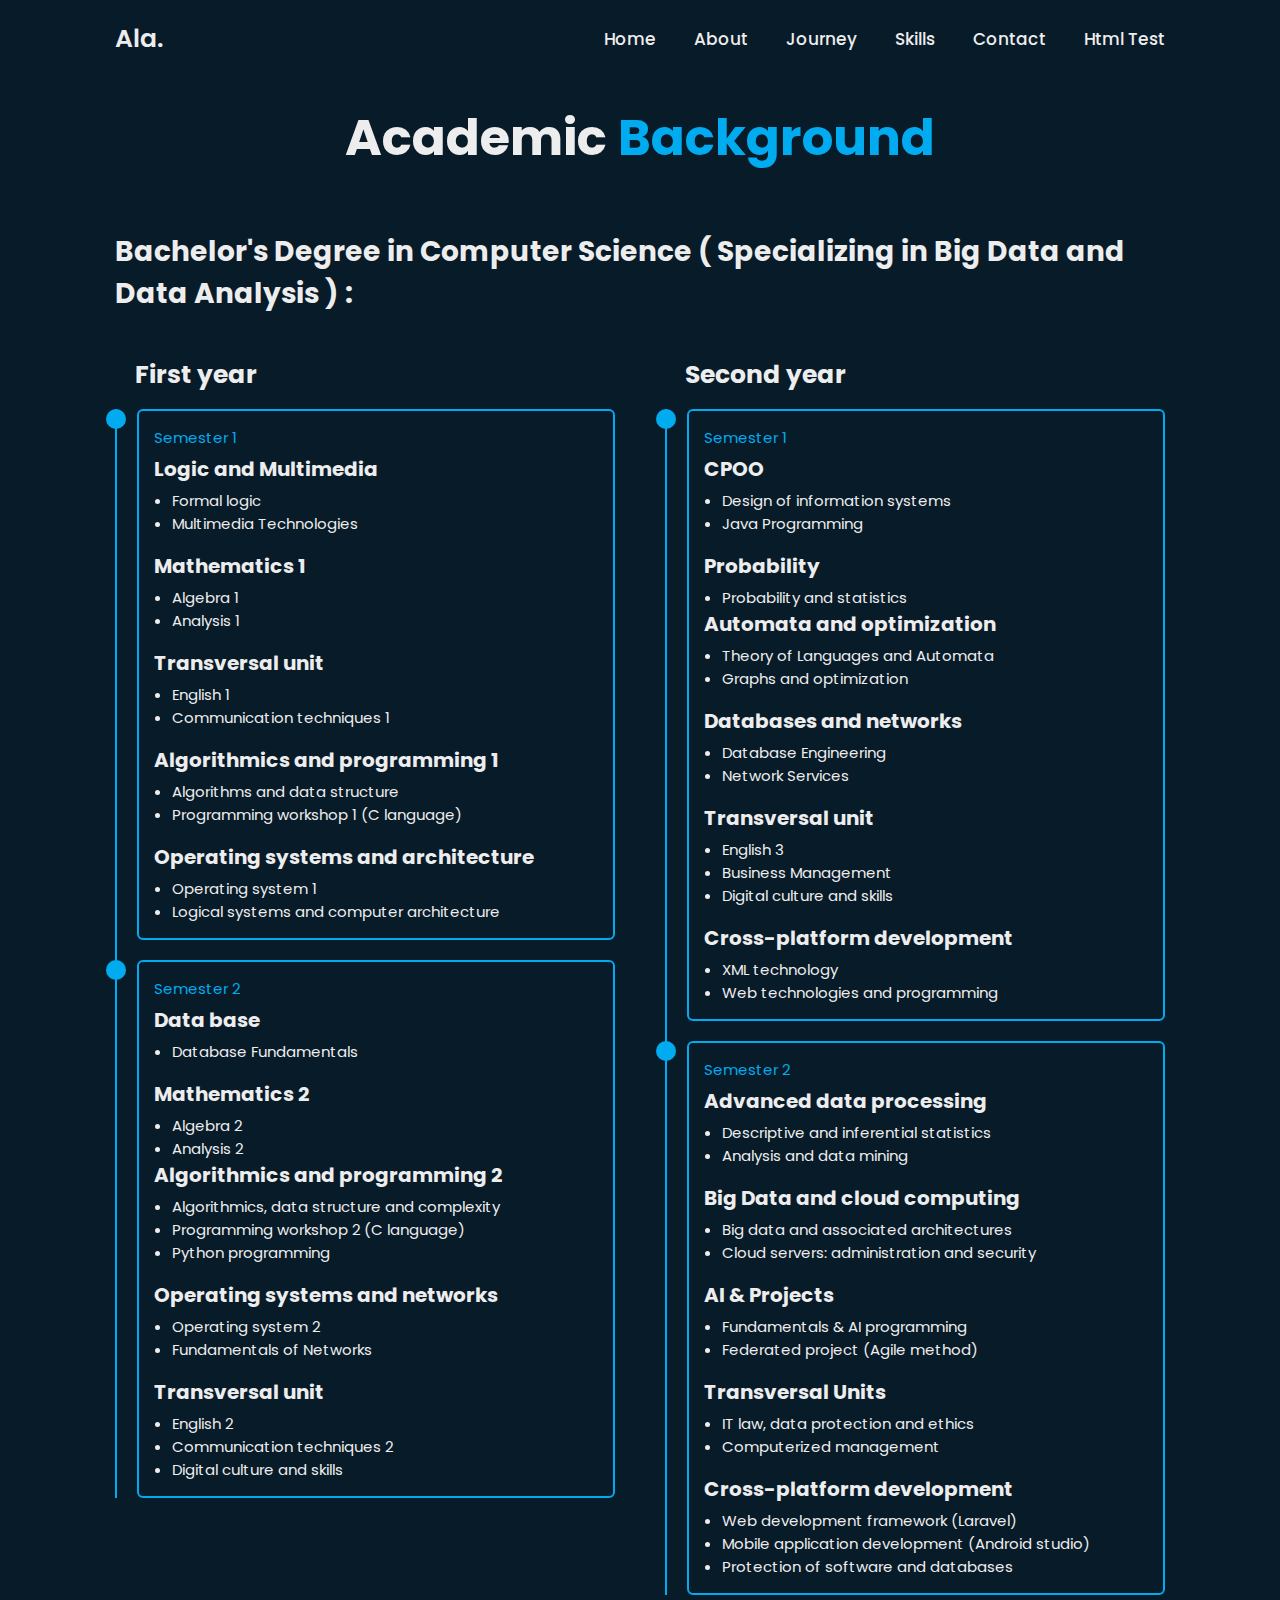
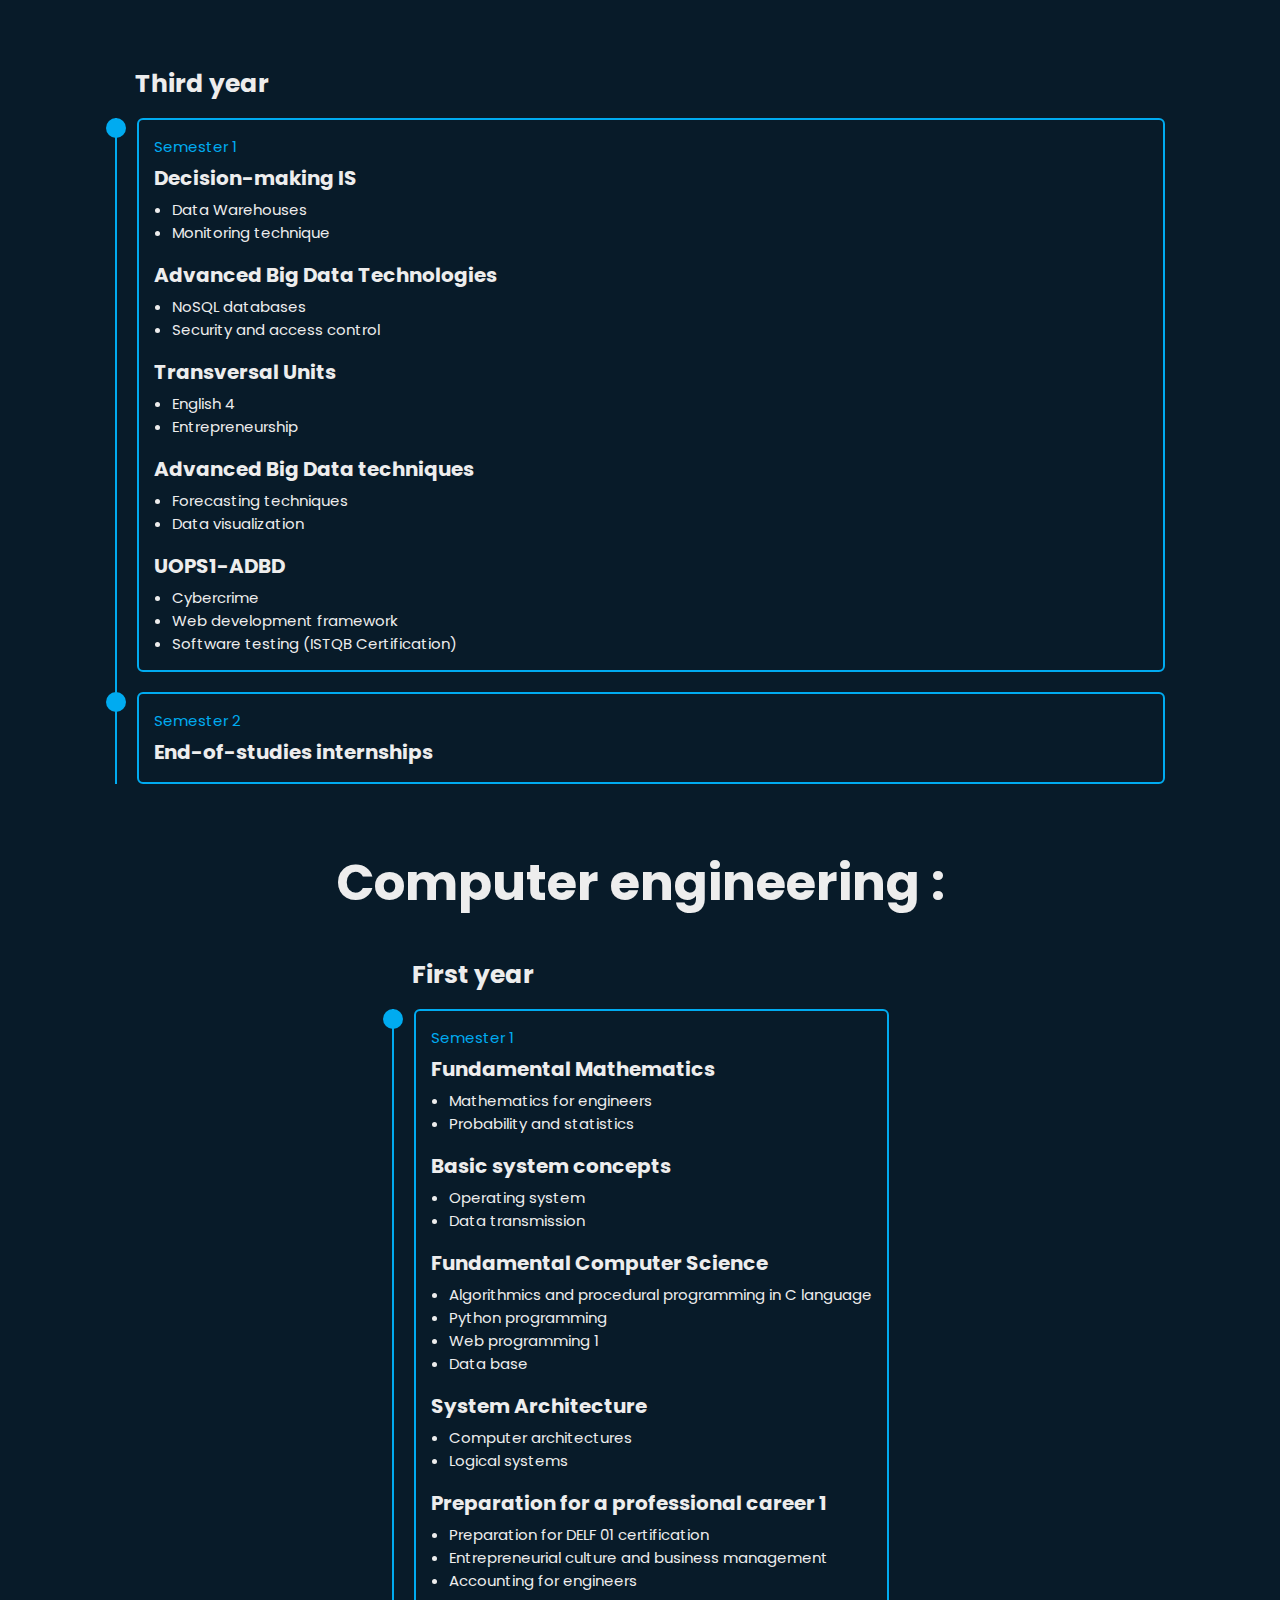
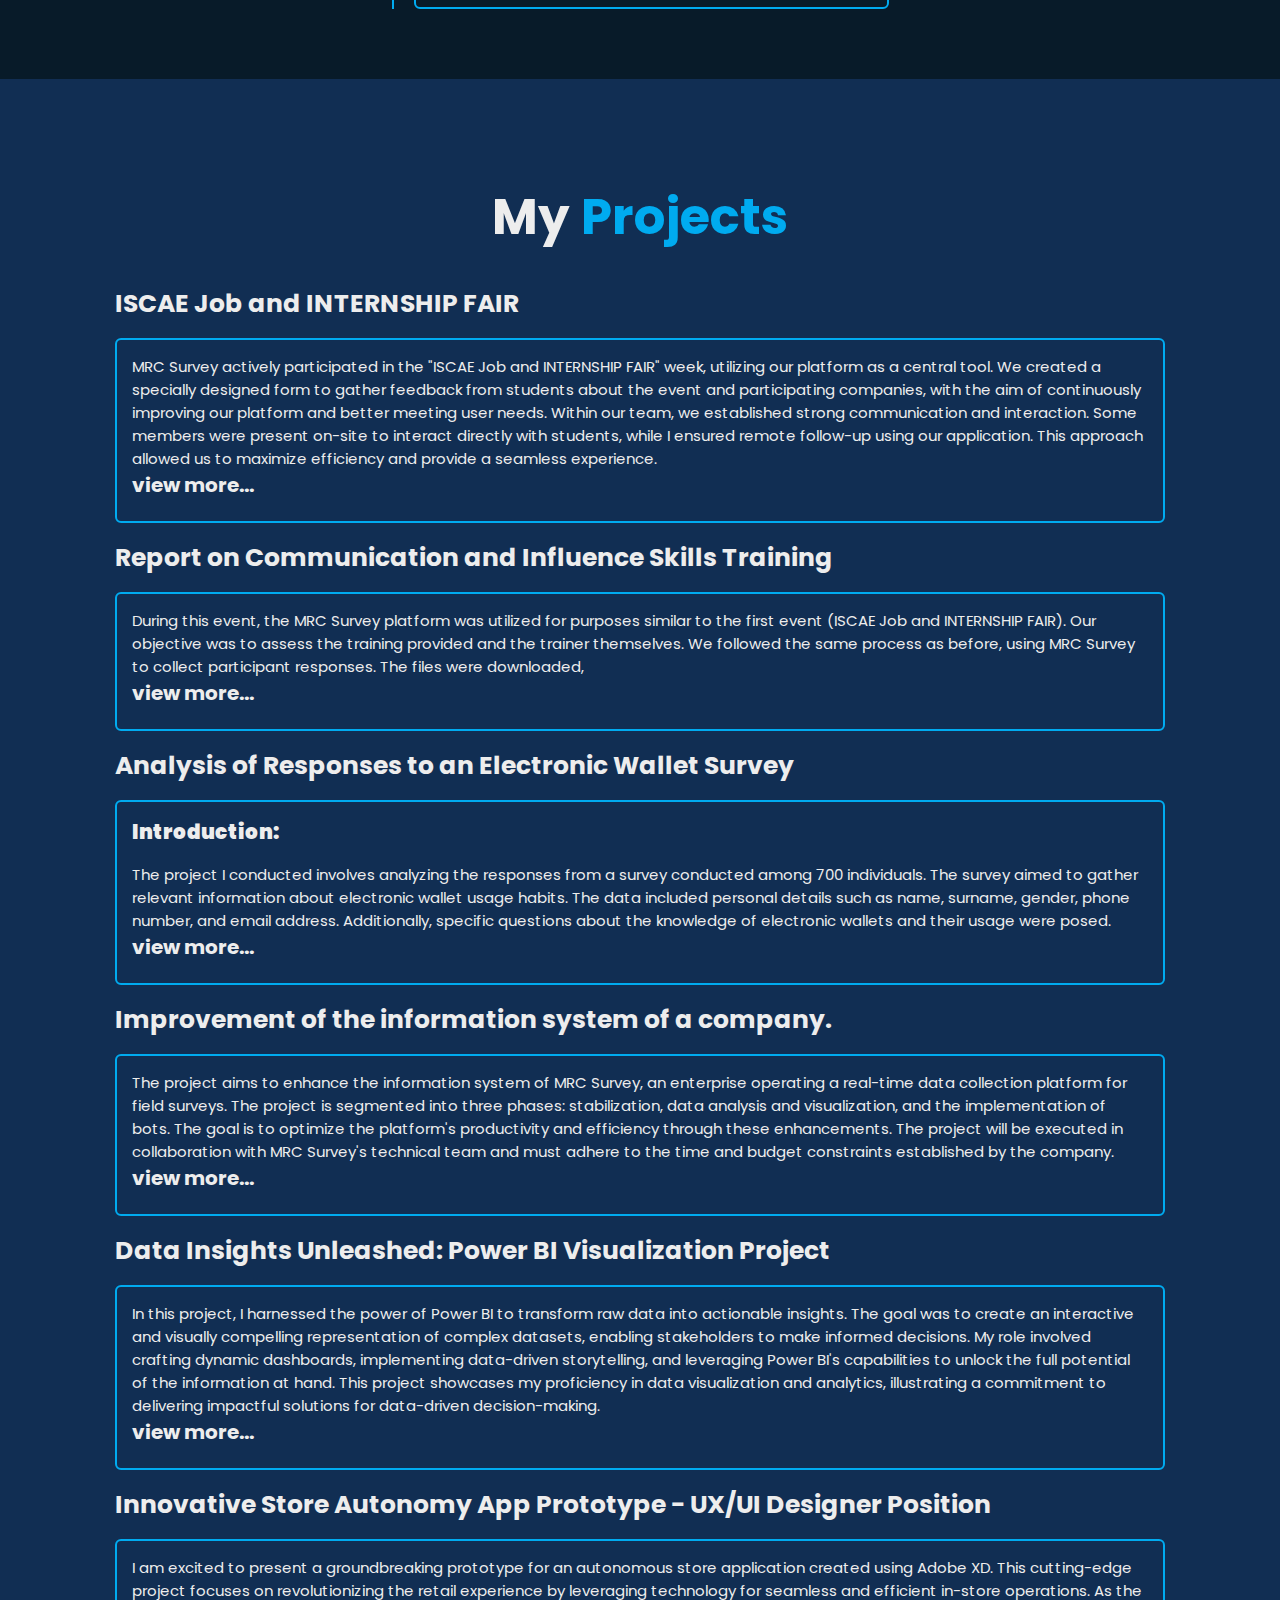
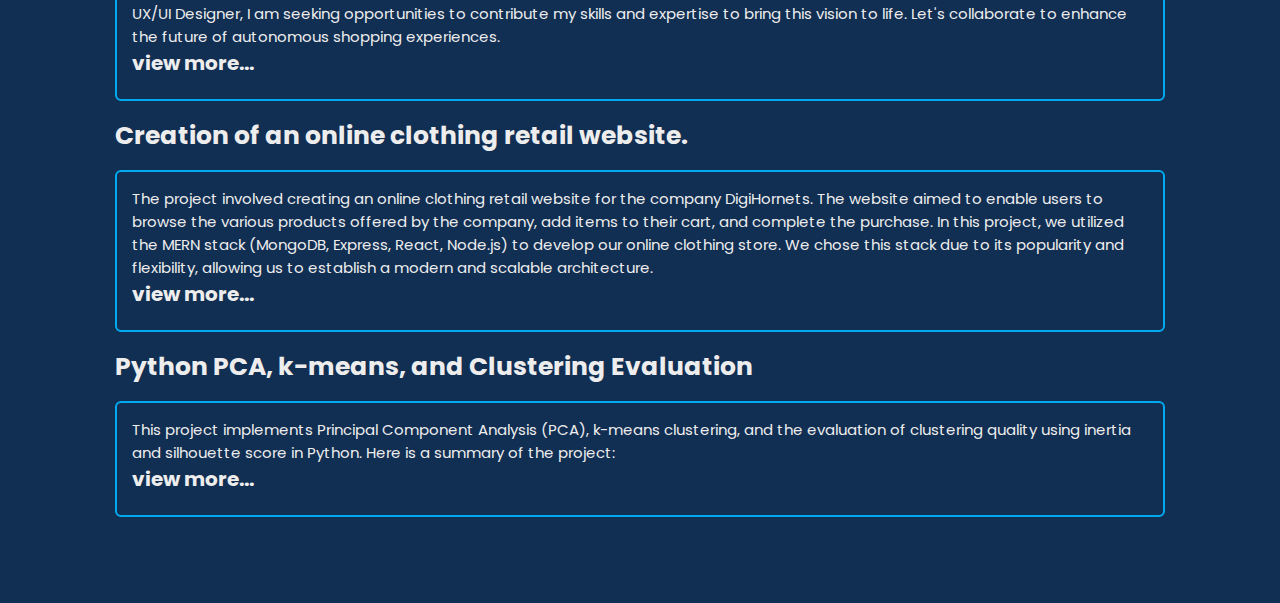
==== about.html @ d5a9eda9 "init" ====
<html>
    <head>
        <meta charset="utf-8">
        <meta http-equiv="X-UA-Compatible" content="IE=edge">
       
        
        <meta name="viewport" content="width=device-width, initial-scale=1">
        <link rel="stylesheet" href="css/style.css">
        <meta name="description" content="">
        
        <!-- icons -->
        <link href='https://unpkg.com/boxicons@2.1.4/css/boxicons.min.css' rel='stylesheet'>
    
        <title>Ala HASSOUNA</title>
    </head>
    <body>
        <header class="header sticky">
            <a href="index.html" class="logo">Ala.</a>
            
            <div class='bx bx-menu' id="menu-icon"> </span></div>
            <nav class="navbar">
                <a href="index.html#home">Home</a>
                <a href="index.html#about">About</a>
                <a href="index.html#education">Journey</a>
                <a href="index.html#skills">Skills</a>
                <a href="index.html#contact">Contact</a>
                <a href="quizz.html">Html Test</a>
        
                <span class="active-navbar"></span>
                </span>
            </nav>
    
          </header>    


          
      <section class="education" id="academicBackground">
                <h2 class="heading">Academic <span>Background</span></span></h2>
                <h1 style="font-size:2.8em;margin:25px 0 25px 0">Bachelor's Degree in Computer Science ( Specializing in Big Data and Data Analysis ) :</h1>
                    <br>
                <div class="education-row">
                    
                    <div class="education-column">
                        <h3 class="title">First year</h3>
                        <div class="education-box">

                            <div class="education-content">
                                <div class="content">
                                    <div class="year">Semester 1
                                    </div>
                                    <h3>Logic and Multimedia</h3>
                                    <ul>
                                        <li>Formal logic</li>
                                        <li>Multimedia Technologies</li>
                                    </ul>
                                    <br>
                                    <h3>Mathematics 1</h3>
                                    <ul>
                                        <li>Algebra 1</li>
                                        <li>Analysis 1</li>
                                    </ul>
                                    <br>
                                    <h3>Transversal unit</h3>
                                    <ul>
                                        <li>English 1</li>
                                        <li>Communication techniques 1</li>
                                    </ul>
                                    <br>
                                    <h3>Algorithmics and programming 1</h3>
                                    <ul>
                                        <li>Algorithms and data structure</li>
                                        <li>Programming workshop 1 (C language)</li>
                                    </ul>
                                    <br>
                                    <h3>Operating systems and architecture</h3>
                                    <ul>
                                        <li>Operating system 1</li>
                                        <li>Logical systems and computer architecture</li>
                                    </ul>
                                </div>                                  
                            </div>
                            <div class="education-content">
                                
                                <div class="content">
                                    <div class="year">Semester 2
                                    </div>
                                    <h3>Data base</h3>
                                    <ul>
                                        <li>Database Fundamentals</li>
                                        
                                    </ul>
                                    <br>
                                    <h3>Mathematics 2</h3>
                                    <ul>
                                        <li>Algebra 2</li>
                                        <li>Analysis 2</li>
                                    </ul>
                                    
                                    <h3>Algorithmics and programming 2</h3>
                                    <ul>
                                        <li>Algorithmics, data structure and complexity</li>
                                        <li>Programming workshop 2 (C language)</li>
                                        <li>Python programming</li>
                                    </ul>
                                    <br>
                                    <h3>Operating systems and networks</h3>
                                    <ul>
                                        <li>Operating system 2</li>
                                        <li>Fundamentals of Networks</li>
                                    </ul>
                                    <br>
                                    <h3>Transversal unit</h3>
                                    <ul>
                                        <li>English 2</li>
                                        <li>Communication techniques 2</li>
                                        <li>Digital culture and skills</li>
                                    </ul>
                                </div>                                  
                            </div>
                        </div>
                    </div>
                    <div class="education-column">
                        <h3 class="title">Second year</h3>
                        <div class="education-box">

                            
                            <div class="education-content">
                                
                                <div class="content">
                                    <div class="year">Semester 1
                                    </div>
                                    <h3>CPOO</h3>
                                    <ul>
                                        <li>Design of information systems</li>
                                        <li>Java Programming</li>
                                        
                                    </ul>
                                    <br>
                                    <h3>Probability</h3>
                                    <ul>
                                        <li>Probability and statistics</li>
                                        
                                    </ul>
                                    
                                    <h3>Automata and optimization</h3>
                                    <ul>
                                        <li>Theory of Languages ​​and Automata</li>
                                        <li>Graphs and optimization</li>
                                        
                                    </ul>
                                    <br>
                                    <h3>Databases and networks</h3>
                                    <ul>
                                        <li>Database Engineering</li>
                                        <li>Network Services</li>
                                    </ul>
                                    <br>
                                    <h3>Transversal unit</h3>
                                    <ul>
                                        <li>English 3</li>
                                        <li>Business Management</li>
                                        <li>Digital culture and skills</li>
                                    </ul>
                                    <br>
                                    <h3>Cross-platform development
                                    </h3>
                                    <ul>
                                        <li>XML technology</li>
                                        <li>Web technologies and programming</li>
                                        
                                    </ul>
                                </div>                                  
                            </div>

                            <div class="education-content">
                                <div class="content">
                                    <div class="year">Semester 2
                                    </div>
                                    <h3>Advanced data processing</h3>
                                    <ul>
                                        <li>Descriptive and inferential statistics</li>
                                        <li>Analysis and data mining</li>
                                    </ul>
                                    <br>
                                    <h3>Big Data and cloud computing</h3>
                                    <ul>
                                        <li>Big data and associated architectures </li>
                                        <li>Cloud servers: administration and security</li>
                                    </ul>
                                    <br>
                                    <h3>AI & Projects</h3>
                                    <ul>
                                        <li>Fundamentals & AI programming</li>
                                        <li>Federated project (Agile method)</li>
                                    </ul>
                                    <br>
                                    <h3>Transversal Units</h3>
                                    <ul>
                                        <li>IT law, data protection and ethics</li>
                                        <li>Computerized management</li>
                                    </ul>
                                    <br>
                                    <h3>Cross-platform development
                                    </h3>
                                    <ul>
                                        <li>Web development framework (Laravel)</li>
                                        <li>Mobile application development (Android studio)</li>
                                        <li>Protection of software and databases</li>
                                    </ul>
                                </div>                                  
                            </div>
                        </div>
                    </div>
                    <div class="education-column">
                        <h3 class="title">Third year</h3>
                        <div class="education-box">

                            
                            <div class="education-content">
                                
                                <div class="content">
                                    <div class="year">Semester 1
                                    </div>
                                    <h3>Decision-making IS</h3>
                                    <ul>
                                        <li>Data Warehouses</li>
                                        <li>Monitoring technique</li>
                                        
                                    </ul>
                                    <br>
                                    <h3>Advanced Big Data Technologies</h3>
                                    <ul>
                                        <li>NoSQL databases</li>
                                        <li>Security and access control</li>
                                    </ul>
                                    <br>
                                    <h3>Transversal Units</h3>
                                    <ul>
                                        <li>English 4</li>
                                        <li>Entrepreneurship</li>
                                        
                                    </ul>
                                    <br>
                                    <h3>Advanced Big Data techniques</h3>
                                    <ul>
                                        <li>Forecasting techniques</li>
                                        <li>Data visualization</li>
                                    </ul>
                                    <br>
                                    <h3>UOPS1-ADBD</h3>
                                    <ul>
                                        <li>Cybercrime</li>
                                        <li>Web development framework</li>
                                        <li>Software testing (ISTQB Certification)</li>
                                    </ul>
                                    
                                </div>                                  
                            </div>

                            <div class="education-content">
                                <div class="content">
                                    <div class="year">Semester 2
                                    </div>
                                    <h3>End-of-studies internships</h3>
                                    
                                </div>                                  
                            </div>
                        </div>
                    </div>
                    
                </div>




                <br>
                <h1 style="font-size:5em;margin:25px 0 35px 0">Computer engineering :</h1>
                   
                <div class="education-row">
                    
                    <div class="education-column">
                        <h3 class="title">First year</h3>
                        <div class="education-box">

                                                          
                            <div class="education-content">
                                <div class="content">
                                    <div class="year">Semester 1
                                    </div>
                                    <h3>Fundamental Mathematics</h3>
                                    <ul>
                                        <li>Mathematics for engineers</li>
                                        <li>Probability and statistics</li>
                                    </ul>
                                    <br>
                                    <h3>Basic system concepts</h3>
                                    <ul>
                                        <li>Operating system</li>
                                        <li>Data transmission</li>
                                    </ul>
                                    <br>
                                    <h3>Fundamental Computer Science</h3>
                                    <ul>
                                        <li>Algorithmics and procedural programming in C language</li>
                                        <li>Python programming</li>
                                        <li>Web programming 1  </li>
                                        <li>Data base</li>
                                    </ul>
                                    <br>
                                    <h3>System Architecture</h3>
                                    <ul>
                                        <li>Computer architectures</li>
                                        <li>Logical systems</li>
                                    </ul>
                                    <br>
                                    <h3>Preparation for a professional career 1</h3>
                                    <ul>
                                        <li>Preparation for DELF 01 certification</li>
                                        <li>Entrepreneurial culture and business management</li>
                                        <li>Accounting for engineers</li>
                                        
                                    </ul>
                                </div>                                  
                            </div>
                            
                        </div>
                    </div>
                    
                    
                </div>
            </section>
            
            <section class="skills" id="projects">
                <h2 class="heading">My <span>Projects</span></h2>

                <!--ISCAE Job and INTERNSHIP FAIR-->
                <div class="skills-row">
                    <div class="skills-column">
                        <h3 class="title">
                            ISCAE Job and INTERNSHIP FAIR
                        </h3>
                        <div class="skills-box" >
                            <div class="skills-content">
                                <p style="font-size:1.5em;margin-top:10px">
                                    MRC Survey actively participated in the "ISCAE Job and INTERNSHIP FAIR" week, utilizing our platform as a central tool. We created a
                                    specially designed form to gather feedback from students about the event and participating companies, with the aim of continuously
                                    improving our platform and better meeting user needs.   Within our team, we established strong communication and interaction. Some members were present on-site to interact directly with students,
                                    while I ensured remote follow-up using our application. This approach allowed us to maximize efficiency and provide a seamless experience.
                                    
                                </p>
                                <h1 onclick="show('ISCAE')" style="cursor: pointer;" id="ISCAE_more">view more...</h1>
                                <br>
                                <div id="ISCAE">
                                    <h1 style="font-size:2em"><strong>Creation of a QR Code Poster :</strong></h1>
                                    <br>
                                    <p style="font-size:1.5em">
                                        I designed an attractive and professional visual using advanced features
                                        in Photoshop. I carefully selected suitable colors, fonts, and arranged
                                        elements to capture the attention of event participants.
                                        The key element of our poster was the QR code, which I integrated to
                                        allow participants to easily and quickly scan it using their mobile phones
                                        to access the form.

                                    </p><br>
                                    <img src="./images/iscae/final2.png" width="30%">
                                    <br><br>
                                    <h1 style="font-size:2em"><strong>Extract:</strong></h1>
                                    <br>
                                    <p style="font-size:1.5em">
                                        The platform features a functionality that allows downloading each
                                        response in the form of an Excel file. We leveraged this feature by
                                        downloading all survey responses into separate Excel files. To
                                        streamline the download process and save time, I developed a Python
                                        code using Selenium to extract data from the web application. This code
                                        provides a user-friendly interface prompting the user to specify the
                                        destination folder path for downloaded files, as well as the email
                                        address and password of the authorized user for file downloads.
                                        Additionally, it allows the user to select the dates of the files to be
                                        downloaded (multiple dates can be chosen) and specify the name of the
                                        relevant survey. Once all information is provided, the code handles
                                        downloading the files one by one to the specified folder. Through this
                                        automation, I simplified the file download process, providing a practical
                                        and efficient solution for collecting necessary data from the web
                                        application. These files were then used as data sources. I developed
                                        specific Python code to ensure the collection and consolidation of all
                                        data into a single Excel file. Using the os library, I traversed through all
                                        files to obtain a list containing the names of source files. This list
                                        allowed us to iterate through them individually using the openpyxl library
                                        to extract the necessary data.


                                    </p><br>
                                    <h1 style="font-size:2em"><strong>Transform:                                </strong></h1>

                                    <br>
                                    <img src="./images/iscae/avant/1.png" width="30%">
                                    <img src="./images/iscae/avant/2.png" width="30%">
                                    <p style="font-size:1.5em">
                                        In this section, I grouped responses by question since each file contains
                                        a single response for each question. Subsequently, we calculated the
                                        occurrence of each response to transform them into percentages. For
                                        evaluation questions, I classified responses based on a predefined scale:
                                        0 corresponds to "very poor," 1 to "poor," 2 to "average," 3 to "good," 4 to
                                        "very good," and 5 to "excellent." This classification provided a better
                                        understanding of the provided evaluations and allowed for a more
                                        precise analysis. By transforming responses into percentages and using
                                        a rating scale, we were able to represent the opinions expressed by event
                                        participants clearly and meaningfully.


                                    </p><br>
                                    <h1 style="font-size:2em"><strong>Load:</strong></h1>

                                    <br>
                                    
                                    <p style="font-size:1.5em">
                                        Finally, I proceeded to load all this data into a consolidated Excel table.
                                    This step allowed me to gather all collected information into a single file,
                                    facilitating their management and subsequent analysis. Using tools such
                                    as the pandas library, I merged data from different sources into a
                                    coherent whole.


                                    </p><br>
                                    <img src="./images/iscae/aprés/1.png" width="80%">
                                    <br><br>
                                    <h1 style="font-size:2em"><strong>Data Visualization:                                </strong></h1><br>
                                    <img src="./images/iscae/1.png" width="50%">
                                    <br>
                                    
                                    <br>
                                    <h1 style="font-size:2em"><strong>Interpretation of Survey Results:                                </strong></h1>

                                    <br>
                                    
                                    <p style="font-size:1.5em">
                                        Visitors learned about the event primarily through:
                                        
                                        <ul style="font-size:1.5em;margin:0 50px">
                                            <li>
                                                Social media (30.56%)
                                            </li>
                                            <li>
                                                Word of mouth (30.56%)
                                            </li>
                                        </ul>
                                
                                        <p style="font-size:1.5em">
                                        We observed that 100% of the event's visitors found value in the
                                        "ISCAE-Job and INTERNSHIP FAIR" week. According to the survey:</p>
                                        <ul style="font-size:1.5em;margin:0 50px">
                                            <li>
                                                62.5% of visitors were seeking an internship.
                                            </li>
                                            <li>
                                                34.38% of visitors attended for information gathering about the companies present at the event.
                                            </li>
                                        </ul>
                                        <p style="font-size:1.5em">
                                        We invited individuals seeking internships to fill out a form via MRC
                                        Survey, specifying the desired field of activity.<br>
                                        Based on the collected data, we obtained the following ranking of
                                        companies present at the event:</p>
                                        <ul style="font-size:1.5em;margin:0 50px">
                                            <li>
                                                MRC led the ranking with a percentage of 26.92% of votes.
                                            </li>
                                            <li>
                                                EY ranked second with a percentage of 19.23%.
                                            </li>
                                            <li>
                                                DELOITTE secured the third position with a percentage of 15.38%.

                                            </li>
                                            <li>
                                                15.38% of surveyed visitors did not mention any specific company
                                                at the event, indicating an interest in other companies or sectors.
                                            </li>
                                        </ul>
                                        <p style="font-size:1.5em">
                                        16.67% of surveyed visitors did not find what they were looking for.
                                        Regarding the overall evaluation of the event:</p>
                                        <ul style="font-size:1.5em;margin:0 50px">
                                            <li>44% of visitors rated it 5/5 (excellent).</li>
                                            <li>32% rated it 4/5 (very good).</li>
                                            <li>4% rated it 3/5 (good).</li>
                                            <li>20% of surveyed visitors did not appreciate the event.                                        </li>
                                        </ul>
                                    </p>
                                    <br>
                                    <br>
                                    <h1 style="font-size:2em"><strong>Summary:</strong></h1>
                                    <p style="font-size:1.5em">
                                    Following our participation in the "ISCAE-Job and INTERNSHIP FAIR," we
                                    observed that:<br>
                                    Students appreciate this type of event, providing them with contact with
                                    companies without the need to travel.
                                    The primary reasons for visitors' presence were seeking internships and
                                    information gathering
                                    </p>
                                </div>
                                <h1 onclick="hide('ISCAE')" style="cursor: pointer;display:none;margin-top:10px" id="ISCAE_less">View less...</h1>
                             
                            </div>
                              
                        </div>
                    </div>
                    
                </div>
                <br>

                <!--Report on Communication and Influence Skills Training-->
                <div class="skills-row">
                    <div class="skills-column">
                        <h3 class="title">
                            Report on Communication and Influence Skills Training
                        </h3>
                        <div class="skills-box" >
                            <div class="skills-content">
                                <p style="font-size:1.5em;margin-top:10px">
                                    During this event, the MRC Survey platform was utilized for purposes
                                    similar to the first event (ISCAE Job and INTERNSHIP FAIR). Our
                                    objective was to assess the training provided and the trainer themselves.
                                    We followed the same process as before, using MRC Survey to collect
                                    participant responses. The files were downloaded,

                                </p>
                                <h1 onclick="show('training')" style="cursor: pointer;" id="training_more">view more...</h1>
                                <br>

                                <div id="training" style="display:none;">
                                    <img src="./images/Skills_Training/avant/1.png" width="50%">
                                    <img src="./images/Skills_Training/avant/2.png" width="50%">
                                    <p style="font-size:1.5em;margin-top:10px">
                                    and the ETL process was implemented to consolidate all data into a
                                    consistent format within a single file.
                                    </p><br>
                                    <img src="./images/Skills_Training/aprés/1.png" width="100%">
                                    <p style="font-size:1.5em;margin-top:10px">
                                    I made modifications to the Python code we had previously used, these
                                    adjustments were necessary to accommodate the specifics of the
                                    evaluation.
                                    Finally, we utilized Power BI to create an interactive dashboard that
                                    allowed us to analyze training evaluations in a clear and visually
                                    appealing manner. This approach provided us with valuable insights into
                                    the quality of the training and helped identify areas for improvement
                                    </p>
                                    <img src="./images/Skills_Training/2.png" width="80%" style="margin:10px 0">
                                    <img src="./images/Skills_Training/3.png" width="80%" style="margin:10px 0">  
                                    <img src="./images/Skills_Training/4.png" width="80%" style="margin:10px 0">
                                    
                                </div>
                                <h1 onclick="hide('training')" style="cursor: pointer;display:none;margin-top:10px" id="training_less">View less...</h1>
                             
                            </div>
                              
                        </div>
                    </div>
                    
                </div>
                <br>

                <!--Analysis of Responses to an Electronic Wallet Survey-->
                <div class="skills-row">
                    <div class="skills-column">
                        <h3 class="title">
                            Analysis of Responses to an Electronic Wallet Survey
                        </h3>
                        <div class="skills-box" >
                            <div class="skills-content">
                                <h1 style="font-size:2em;margin-top:10px;"><strong>Introduction:</strong></h1>
                                    <br>
                                <p style="font-size:1.5em;">
                                    The project I conducted involves analyzing the responses from a
                                    survey conducted among 700 individuals. The survey aimed to gather
                                    relevant information about electronic wallet usage habits. The data
                                    included personal details such as name, surname, gender, phone
                                    number, and email address. Additionally, specific questions about the
                                    knowledge of electronic wallets and their usage were posed.


                                </p>
                                <h1 onclick="show('Wallet')" style="cursor: pointer;" id="Wallet_more">view more...</h1>
                                <br>

                                <div id="Wallet" style="display:none;">
                                    <h1 style="font-size:2em;margin-top:10px;"><strong>Project Objectives:</strong></h1>
                                    <br>
                                    <ul style="font-size:1.5em; margin:0 50px">
                                        <li>Data Collection: Compilation of responses from 700 individuals
                                            based on a structured survey.</li>
                                        <li>Data Processing: Organization of information into a single Excel
                                            file for more efficient analysis.
                                            </li>
                                        <li>Response Analysis: Study of trends, preferences, and habits
                                            related to electronic wallet usage.</li>
                                    </ul>
                                    <h1 style="font-size:2em;margin-top:10px;"><strong>Key Project Elements:</strong></h1>
                                    <br>
                                    <ul style="font-size:1.5em; margin:0 50px">
                                        <li>Data Processing: I utilized data processing techniques to
                                            consolidate responses scattered across multiple sources into
                                            a unified Excel file.</li>
                                        <li>Data Security: Special attention was given to the
                                            confidentiality of personal information, ensuring secure
                                            handling of sensitive data.
                                            </li>
                                        <li>Response Analysis: Responses were analyzed to identify
                                            majority preferences, demographic trends, and levels of
                                            electronic wallet knowledge.</li>
                                    </ul>
                                    <h1 style="font-size:2em;margin-top:10px;"><strong>Results Achieved:                                    </strong></h1>
                                    <p style="font-size:1.5em;">
                                    The project shed light on significant insights into the knowledge
                                    and usage of electronic wallets within the sample of 700 individuals. The
                                    results are presented clearly in the consolidated Excel file.</p>
                                    <h1 style="font-size:2em;margin-top:10px;"><strong>Before :                                    </strong></h1>    
                                    <img src="./images/wallet/apres/1.png" width="45%" style="margin:10px 0">
                                    <img src="./images/wallet/avant/2.png" width="45%" style="margin:10px 0">  
                                    <br>
                                    <h1 style="font-size:2em;margin-top:10px;"><strong>After :                                    </strong></h1>    
                                    <img src="./images/wallet/apres/3.png" width="100%" style="margin:10px 0">
                                    
                                </div>
                                

                                <h1 onclick="hide('Wallet')" style="cursor: pointer;display:none;margin-top:10px" id="Wallet_less">View less...</h1>
                             
                            </div>
                              
                        </div>
                    </div>
                    
                </div>
                <br>

                 <!--Improvement of the information system of a company. -->
                 <div class="skills-row">
                    <div class="skills-column">
                        <h3 class="title">
                            Improvement of the information system of a company.
                        </h3>
                        <div class="skills-box" >
                            <div class="skills-content">
                                
                                <p style="font-size:1.5em;margin-top:10px;">
                                    The project aims to enhance the information system of MRC Survey, an enterprise operating a real-time data collection platform for field surveys. The project is segmented into three phases: stabilization, data analysis and visualization, and the implementation of bots. The goal is to optimize the platform's productivity and efficiency through these enhancements. The project will be executed in collaboration with MRC Survey's technical team and must adhere to the time and budget constraints established by the company.
                                    <br>
                                     </p>
                                
                                <h1 onclick="show('pfe')" style="cursor: pointer;" id="pfe_more">view more...</h1>
                                <br>

                                <div id="pfe" style="display:none;">
                                    <p style="font-size:1.5em;margin-top:10px;">
                                    Our team proposed initiating the improvement project with a stabilization phase for the platform. This crucial step will optimize the platform's operation by addressing performance and reliability issues encountered. Once the stabilization phase is complete, we can proceed with creating a dashboard for clear and easy visualization of collected data. The dashboard will be designed to assist users in making informed decisions based on the gathered information.
                                    <br>
                                    Finally, we introduced a solution to streamline form creation by implementing a chatbot. This chatbot will guide users through the form generation process by asking specific questions. Additionally, we suggested the implementation of a Taskbot to automate the management of various platform interfaces. This Taskbot will enable users to create new tasks by responding to the bot's service requests. This solution provides users with the ability to easily and quickly create their own forms without requiring specific technical skills.
                                    </p>
                                    <video width="720" height="540" controls>
                                        <source src="./videos/pfe/01.mp4" type="video/mp4">
                                      Your browser does not support the video tag.
                                    </video>
                                      <video width="720" height="540" controls>
                                            <source src="./videos/pfe/02.mp4" type="video/mp4">
                                        Your browser does not support the video tag.
                                      </video>
                                      
                                </div>
                                

                                <h1 onclick="hide('pfe')" style="cursor: pointer;display:none;margin-top:10px" id="pfe_less">View less...</h1>
                             
                            </div>
                              
                        </div>
                    </div>
                    
                </div>
                <br>

                <!--Data Insights Unleashed: Power BI Visualization Project-->
                <div class="skills-row">
                    <div class="skills-column">
                        <h3 class="title">
                            Data Insights Unleashed: Power BI Visualization Project
                        </h3>
                        <div class="skills-box" >
                            <div class="skills-content">
                                
                                <p style="font-size:1.5em;margin-top:10px;">
                                    In this project, I harnessed the power of Power BI to transform raw data into actionable insights. 
                                    The goal was to create an interactive and visually compelling representation of complex datasets, 
                                    enabling stakeholders to make informed decisions. My role involved crafting dynamic dashboards, 
                                    implementing data-driven storytelling, and leveraging Power BI's capabilities to unlock the full 
                                    potential of the information at hand. This project showcases my proficiency in data visualization 
                                    and analytics, illustrating a commitment to delivering impactful solutions for data-driven decision-making.
                                </p>
                                
                                <h1 onclick="show('powerbi')" style="cursor: pointer;" id="powerbi_more">view more...</h1>
                                <br>

                                <div id="powerbi" style="display:none;">
                                    
                                    <img src="./images/powerbi/1.jpg" width="80%" style="margin:10px 0">  
                                    <img src="./images/powerbi/2.jpg" width="80%" style="margin:10px 0"> 
                                    <img src="./images/powerbi/3.jpg" width="80%" style="margin:10px 0"> 
                                    </div>
                                

                                <h1 onclick="hide('powerbi')" style="cursor: pointer;display:none;margin-top:10px" id="powerbi_less">View less...</h1>
                             
                            </div>
                              
                        </div>
                    </div>
                    
                </div>
                <br>

                <!--Innovative Store Autonomy App Prototype - UX/UI Designer Position-->
                <div class="skills-row">
                    <div class="skills-column">
                        <h3 class="title">
                            Innovative Store Autonomy App Prototype - UX/UI Designer Position
                        </h3>
                        <div class="skills-box" >
                            <div class="skills-content">
                                
                                <p style="font-size:1.5em;margin-top:10px;">
                                    I am excited to present a groundbreaking prototype for an autonomous store application created using Adobe XD. This cutting-edge project focuses on revolutionizing the retail experience by leveraging technology for seamless and efficient in-store operations. As the UX/UI Designer, I am seeking opportunities to contribute my skills and expertise to bring this vision to life. Let's collaborate to enhance the future of autonomous shopping experiences.
                                </p>
                                
                                <h1 onclick="show('app')" style="cursor: pointer;" id="app_more">view more...</h1>
                                <br>

                                <div id="app" style="display:none;">
                                    <video width="720" height="540" controls>
                                        <source src="./videos/prototype application/1.mp4" type="video/mp4">
                                      Your browser does not support the video tag.
                                      </video>
                                    
                                </div>
                                

                                <h1 onclick="hide('app')" style="cursor: pointer;display:none;margin-top:10px" id="app_less">View less...</h1>
                             
                            </div>
                              
                        </div>
                    </div>
                    
                </div>
                <br>


                <!--Creation of an online clothing retail website.-->
                <div class="skills-row">
                    <div class="skills-column">
                        <h3 class="title">
                            Creation of an online clothing retail website.
                        </h3>
                        <div class="skills-box" >
                            <div class="skills-content">
                                
                                <p style="font-size:1.5em;margin-top:10px;">
                                    The project involved creating an online clothing retail website for the company DigiHornets. The website aimed to enable users to browse the various products offered by the company, add items to their cart, and complete the purchase.
                                    In this project, we utilized the MERN stack (MongoDB, Express, React, Node.js) to develop our online clothing store. We chose this stack due to its popularity and flexibility, allowing us to establish a modern and scalable architecture.

                                    </p>
                                
                                <h1 onclick="show('pfa')" style="cursor: pointer;" id="pfa_more">view more...</h1>
                                <br>

                                <div id="pfa" style="display:none;">
                                    <p style="font-size:1.5em;margin-top:10px;">
                                        Functional requirements of the project included: 
                                    
                                    </p>
                                    <ul style="font-size:1.5em; margin:0 50px">
                                        <li>Displaying products and their detailed information
                                        </li>
                                        <li>Managing the shopping cart and completing orders</li>
                                        <li>Handling user registration and login</li>
                                        <li>Administering the product catalog and orders</li>
                                    </ul>
                                    <p style="font-size:1.5em;margin-top:10px;">
                                        Non-functional requirements of the project encompassed:</p>
                                    <ul style="font-size:1.5em; margin:0 50px">
                                        <li>Implementing a responsive design for optimal usage on all devices</li>
                                        <li>Optimizing loading times</li>
                                        <li>Ensuring security in the management of personal data</li>
                                        <li>Ensuring user-friendliness for ease of use</li>
                                    </ul>
                                    <video width="720" height="540" controls>
                                        <source src="./videos/pfa/01.mp4" type="video/mp4">
                                    Your browser does not support the video tag.
                                    </video>
                                    <video width="720" height="540" controls>
                                            <source src="./videos/pfa/02.mp4" type="video/mp4">
                                        Your browser does not support the video tag.
                                    </video>
                                    <img src="./images/pfa/1.png" width="80%" style="margin:10px 0"> 
                                    <img src="./images/pfa/2.png" width="80%" style="margin:10px 0"> 
                                    <img src="./images/pfa/3.png" width="80%" style="margin:10px 0"> 
                                    <img src="./images/pfa/4.png" width="80%" style="margin:10px 0"> 
                                    <img src="./images/pfa/5.png" width="80%" style="margin:10px 0"> 
                                    <img src="./images/pfa/6.png" width="80%" style="margin:10px 0"> 
                                    
                                </div>
                                

                                <h1 onclick="hide('pfa')" style="cursor: pointer;display:none;margin-top:10px" id="pfa_less">View less...</h1>
                            
                            </div>
                            
                        </div>
                    </div>
                    
                </div>
                <br>

                <!--Python PCA, k-means, and Clustering Evaluation-->
                <div class="skills-row">
                    <div class="skills-column">
                        <h3 class="title">
                            Python PCA, k-means, and Clustering Evaluation
                        </h3>
                        <div class="skills-box" >
                            <div class="skills-content">
                                
                                <p style="font-size:1.5em;margin-top:10px;">
                                    This project implements Principal Component Analysis (PCA), k-means
                                    clustering, and the evaluation of clustering quality using inertia and silhouette
                                    score in Python.
                                    Here is a summary of the project:


                                </p>
                                
                                <h1 onclick="show('Evaluation')" style="cursor: pointer;" id="Evaluation_more">view more...</h1>
                                <br>

                                <div id="Evaluation" style="display:none;">
                                    
                                    <h1 style="font-size:2em;margin-top:10px;"><strong>Importing Libraries:</strong></h1>
                                    <br>
                                    <p style="font-size:1.5em;">
                                    The following libraries are imported:</p>
                                    <ul style="font-size:1.5em; margin:0 50px">
                                        <li>pandas and numpy are used for data manipulation.
                                        </li>
                                        <li>StandardScaler from sklearn.preprocessing for data
                                            normalization.
                                        </li>
                                        <li>PCA from sklearn.decomposition for performing Principal
                                            Component Analysis.</li>
                                        <li>KMeans from sklearn.cluster for implementing k-means
                                                clustering.
                                         </li>
                                         <li>matplotlib.pyplot for visualization.
                                            </li>
                                            
                                    </ul>
                                    <h1 style="font-size:2em;margin-top:10px;"><strong>Loading Data:</strong></h1>
                                    <br>
                                    <p style="font-size:1.5em;">
                                        The data is read from a file named "fromage.txt" using tabulations
                                        as delimiters</p>
                                    <img src="./images/evaluation/1.png" width="80%" style="margin:10px 0">
                                    <h1 style="font-size:2em;margin-top:10px;"><strong>Data Normalization:                                    </strong></h1>
                                    <br>
                                    <p style="font-size:1.5em;">
                                        The data is normalized using StandardScaler.</p>
                                    <img src="./images/evaluation/2.png" width="80%" style="margin:10px 0">


                                    <br>
                                    <h1 style="font-size:2em;margin-top:10px;"><strong>Principal Component Analysis (PCA):</strong></h1>
                                    <br>
                                    <p style="font-size:1.5em;">
                                        The normalized data is transformed into principal components
                                        using PCA</p>
                                    <img src="./images/evaluation/3.png" width="80%" style="margin:10px 0">
                                   
                                    <br>
                                    <h1 style="font-size:2em;margin-top:10px;"><strong>K-means Clustering:</strong></h1>
                                    <br>
                                    <ul style="font-size:1.5em; margin:0 50px">
                                        <li>The k-means model is applied to the principal components.</li>
                                        <li> The number of clusters is set to 3 in this example.
                                            </li>
                                        
                                    </ul>
                                    <img src="./images/evaluation/4.png" width="80%" style="margin:10px 0">
                                   
                                    <br>
                                    <h1 style="font-size:2em;margin-top:10px;"><strong>Visualization of Clustering Results:</strong></h1>
                                    <br>
                                    <ul style="font-size:1.5em; margin:0 50px">
                                        <li>The clustering results are displayed with a scatter plot.</li>
                                        <li> The centroids of the clusters are also displayed in red.                                        </li>
                                        
                                    </ul>
                                    <img src="./images/evaluation/5.png" width="80%" style="margin:10px 0">  
                                        
                                    <br>
                                    <h1 style="font-size:2em;margin-top:10px;"><strong>Inertia Analysis:</strong></h1>
                                    <br>
                                    <p style="font-size:1.5em;">
                                    Inertia for different numbers of clusters is calculated and displayed on a graph</p>
                                    <img src="./images/evaluation/6.png" width="80%" style="margin:10px 0">  
                                    <img src="./images/evaluation/8.png" width="80%" style="margin:10px 0">  
                                      
                                    <br>
                                    <h1 style="font-size:2em;margin-top:10px;"><strong>Inertia Analysis:</strong></h1>
                                    <br>
                                    <p style="font-size:1.5em;">
                                        The silhouette score is calculated for different numbers of clusters
                                        and displayed in another graph</p>
                                    <img src="./images/evaluation/9.png" width="80%" style="margin:10px 0">  
                                    



                                    
                                </div>
                                

                                <h1 onclick="hide('Evaluation')" style="cursor: pointer;display:none;margin-top:10px" id="Evaluation_less">View less...</h1>
                             
                            </div>
                              
                        </div>
                    </div>
                    
                </div>
                <br>

                <!--<div class="skills-row">
                    <div class="skills-column">
                        <h3 class="title">
                            Data Matrix Manipulation with Python
                        </h3>
                        <div class="skills-box" >
                            <div class="skills-content">
                                <h1 style="font-size:2em;margin-top:10px;"><strong>Project Objectives:</strong></h1>
                               
                                <p style="font-size:1.5em;margin-top:10px;">
                                    Data Matrix Manipulation with Python
                                </p>
                                
                                <h1 onclick="show('Matrix')" style="cursor: pointer;" id="Matrix_more">view more...</h1>
                                <br>

                                <div id="Matrix" style="display:none;">
                                    
                                    <h1 style="font-size:2em;margin-top:10px;"><strong>Tasks Accomplished:
                                    </strong></h1>
                                    <br>
                                    <ul style="font-size:1.5em; margin:0 50px">
                                        <li>Created and displayed a DataFrame with index labels.</li>
                                        <li>Displayed basic information about the DataFrame and its data.</li>
                                        <li>Obtained the first 3 rows of the given DataFrame.</li>
                                        <li>Selected the columns "name" and "score" for rows 1, 3, 5, and
                                            Selected rows where the number of exam attempts "attempts"
                                            is greater than 2.</li>
                                         <li>Counted the number of rows and columns in a DataFrame.                                        </li>
                                         <li>Selected rows where the score is missing, i.e., NaN.</li> 
                                         <li>Selected rows where the score "score" is between 15 and 20
                                            (inclusive).
                                            </li>
                                            <li>Selected rows where the score "score" is between 15 and 20
                                                (inclusive).
                                                </li>     
                                            <li>Selected rows where the number of exam attempts
                                                "attempts" is less than 2 and the score "score" is greater than 15.
                                                </li>  
                                            <li>Changed the score of the row "d" to 11.5.</li> 
                                            <li>Calculated the sum of exam attempts "attempts" for students.
                                            </li> 
                                            <li>Calculated the average score of students.</li> 
                                            <li>Added a new row "k" to the DataFrame with given values for
                                                each column.
                                                </li>
                                            <li>Removed the new row and returned the original data block. </li>
                                            <li>Sorted the DataFrame first by "name" in ascending order.</li>
                                            <li>Sorted the DataFrame by "score" in descending order.</li>
                                            <li>Replaced the column "qualify" containing values "yes" and "no"
                                                with True and False.</li>
                                            <li>Changed the name "James" to "Suresh" in the DataFrame's
                                                name column.</li>
                                            <li>Removed the "attempts" column from the DataFrame.</li>
                                            <li>Inserted a new column into the existing DataFrame. </li>
                                            <li>Iterated through the rows of a DataFrame. </li>
                                            <li>Replaced all NaN values with Zero. </li>
                                            <li>Set a given value for a particular cell in the DataFrame using
                                                the index value.</li>
                                            <li>Counted NaN values in one or more columns in the DataFrame.</li>
                                            <li>Obtained the list of column headers in the DataFrame.</li>
                                            <li>Renamed the columns of a DataFrame</li>
                                            <li>Selected rows from the DataFrame based on values in certain
                                                columns.</li>
                                            <li>Changed the order of columns in the DataFrame</li>
                                            
                                            
                                    </ul>
                                    </div>
                                

                                <h1 onclick="hide('Matrix')" style="cursor: pointer;display:none;margin-top:10px" id="Matrix_less">View less...</h1>
                             
                            </div>
                              
                        </div>
                    </div>
                    
                </div> 
                <br>-->

                

                

               

               
                
            </section>
    







            <script src="js/script.js" async defer></script>
            
        </body>
</html>
---- css/style.css ----
@import url('https://fonts.googleapis.com/css2?family=Lato:wght@300&family=Questrial&family=Rubik&family=Rubik+Doodle+Shadow&family=Urbanist:ital,wght@0,100;0,200;0,300;0,400;0,500;0,600;0,700;0,800;0,900;1,100;1,200;1,300;1,400;1,500;1,600;1,700;1,800;1,900&display=swap');
@import url('https://fonts.googleapis.com/css2?family=Lato:wght@300&family=Poppins&family=Questrial&family=Rubik&family=Rubik+Bubbles&family=Rubik+Doodle+Shadow&family=Urbanist:ital,wght@0,100;0,200;0,300;0,400;0,500;0,600;0,700;0,800;0,900;1,100;1,200;1,300;1,400;1,500;1,600;1,700;1,800;1,900&display=swap');

*{
    font-family: 'Poppins',sans-serif;
    text-decoration: none;
    margin:0;
    padding:0;
    box-sizing: border-box;
    border: none;
    outline: none;
    scroll-behavior: smooth;

    
}
:root{
    --bg-color:#081b29;
    --second-bg-color:#112e53;
    --text-color : #ededed;
    --main-color : #00abf0;

}
html{
    font-size: 62.5%;
    overflow-x: hidden;
}
body{
    background: var(--bg-color);
    color: var(--text-color);
}
.header{
    position: fixed;
    top :0;
    left: 0;
    width: 100%;
    padding: 2rem 9%;
    background: transparent;
    display: flex;
    justify-content: space-between;
    align-items: center;
    z-index: 100;
    transition: .3s;
}
.header.sticky{
    background: var(--bg-color);
}
.logo{
    position: relative;
    font-size: 2.5rem;
    color: var(--text-color);
    font-weight: 600;
    
}
.navbar{
    position: relative;
}
.navbar a{
    font-size: 1.7rem;
    color: var(--text-color);
    font-weight: 500;
    margin-left: 3.5rem;
    transition: .3s;
    
}

.navbar a:hover,
.navbar a.active{
    color: var(--main-color);
}

#menu-icon{
    position: relative;
    font-size: 3.6rem;
    color: var(--text-color);
    cursor: pointer;
    display: none;

}
section{
    min-height: 100vh;
    padding: 10rem 9% 2rem;
}

.home{
    display: flex;
    align-items: center;
    padding: 0 9%;
    background: url('../images/bg.png') ;
    background-size: cover;
    background-position: center;
}
.home-content {
    max-width: 60rem;
}

.home-content h1 {
    position: relative;
    display: inline-block;
    font-size: 5.6rem;
    font-weight: 700;
    line-height: 1.3;
}
.home-content h1 span{
    color: var(--text-color);
}
.home-content .text-animate{
    
    position: relative;
    width: 17.4rem;
}
.home-content .text-animate h3{
    font-size: 3.2rem;
    font-weight: 700;
    color: transparent;
    -webkit-text-stroke: .7px var(--main-color);
    background-image: linear-gradient(var(--main-color),var(--main-color));
    background-repeat: no-repeat;
    -webkit-background-clip: text;
    background-position:-33rem 0;
    
}

.home.show-animate .home-content .text-animate h3{
    animation: homeBgText 3.5s linear infinite;
    animation-delay: 2s;

}

.home-content .text-animate h3::before{
    content: '';
    position: absolute;
    top: 0;
    left: 0;
    width: 10;
    height: 100%;
    border-right: 2px solid var(--main-color);
}

.home.show-animate .home-content .text-animate h3::before{
    animation: homeCursorText 3.5s linear infinite;
    animation-delay: 2s;
}


.home-content p {   
    position: relative;
    font-size: 1.6rem;
    margin: 2rem 0 4rem;
}
.btn-box {
    position: relative;
    display: flex;
    justify-content: space-between;
    width: 34.5rem;
    height: 5rem;
}
.btn-box .btn{
    position: relative;
    display: inline-flex;
    justify-content: center;
    align-items: center;
    width: 15rem;
    height: 100%;
    background: var(--main-color);
    border: .2rem solid var(--main-color);
    border-radius: .8rem;
    font-size: 1.8rem;
    font-weight: 600;
    letter-spacing: .1rem;
    color: var(--bg-color);
    z-index: 1;
    overflow: hidden;
    transition: .5s;

}



.btn-box .btn:hover{
    color: var(--main-color);
}

.btn-box .btn::before{
    content: '';
    position: absolute;
    top: 0;
    left: 0;
    width: 0;
    height: 100%;
    background: var(--bg-color);
    z-index: -2;
    transition: .5s;
}

.btn-box .btn:nth-child(2){
    background: transparent;
    color: var(--main-color);
}

.btn-box .btn:nth-child(2):hover{
    color: var(--bg-color);
}


.btn-box .btn:nth-child(2)::before{
    background: var(--main-color);
    
}

.btn-box .btn:hover::before{
    width: 100%;
}
.home-sci{
    position:absolute;
    bottom: 4rem;
    width: 170px;
    display: flex;
    justify-content: space-between;
}
.home-sci a{
    position: relative;
    display: inline-flex;
    justify-content: center;
    align-items: center;
    width: 40px;
    height: 40px;
    background: transparent;
    border: .2rem solid var(--main-color);
    border-radius: 50%;
    font-size: 20px;
    color: var(--main-color);
    overflow: hidden;
    transition: .5s;
    z-index: 1;
} 

.home-sci a:hover{
    color: var(--bg-color);
    
}

.home-sci a::before{
    content: '';
    position: absolute;
    top : 0;
    left: 0;
    width: 0;
    height: 100%;
    background: var(--main-color);
    z-index: -1;
    transition: .5s;
}
.home-sci a:hover::before{
    width: 100%;
    
}

.about{
    display: flex;
    justify-content: center;
    align-items: center;
    flex-direction: column;
    gap : 2rem;
    background: var(--second-bg-color);
    padding-bottom: 6rem;
}

.heading{
    position: relative;
    
    font-size: 5rem;
    margin-bottom: 3rem;
    text-align: center;
}
.about-img{
    position: relative;
    width: 25rem;
    height: 25rem;
    border-radius: 50%;
    display: flex;
    justify-content: center;
    align-items: center;
}
.about-img img{
    width: 90%;
    border-radius: 50%;
    border: .2rem solid var(--main-color);
}
span{
    color: var(--main-color);
}
.about-img .circle-spin{
    position: absolute;
    top: 50%;
    left: 50%;
    transform: translate(-50%,-50%) rotate(0);
    width: 100%;
    height: 100%;
    border-radius: 50%;
    border-top: .2rem solid var(--second-bg-color);
    border-bottom: .2rem solid var(--second-bg-color);
    border-left: .2rem solid var(--main-color);
    border-right: .2rem solid var(--main-color);
    animation: aboutSpinner 8s linear infinite ;
   
}

.about-content {
    text-align: center;
}
.about-content h3{
    position: relative;
    display: inline-block;
    font-size: 2.6rem;
}
.about-content p {
    position: relative;
    font-size: 1.6rem;
    margin: 2rem 0 3rem;
}
.btn-box.btns{
    display: inline-block;
    width: 15rem;
}
.btn-box.btns a::before{
    background: var(--second-bg-color);
}
.education{
    display: flex;
    justify-content: center;
    align-items: center;
    flex-direction: column;
    min-height: auto;
    padding-bottom: 5rem;
}
.education .education-row{
    display: flex;
    flex-wrap: wrap;
    gap: 5rem;

}
.education-row .education-column{
    flex: 1 1 40rem;
}
.education-column .title{
    position: relative;
    display: inline-block;
    font-size: 2.5rem;
    margin: 0 0 1.5rem 2rem;
}
.education-column .education-box{
    position: relative;
    border-left: .2rem solid var(--main-color);
}
.education-box .education-content{
    position : relative;
    padding-left: 2rem;
}

.education-box .education-content::before{
    content: '';
    position: absolute;
    top :0;
    left: -1.1rem;
    width: 2rem;
    height: 2rem;
    background: var(--main-color);
    border-radius: 50%;

}

.education-content .content{
    position :relative;
    padding: 1.5rem;
    border: .2rem solid var(--main-color);
    border-radius: .6rem;
    margin-bottom: 2rem;
}
.education-content .content::before{
    content: '';
    position: absolute;
    top: 0;
    left: 0;
    width: 0;
    height: 100%;
    background: var(--second-bg-color);
    z-index: -1;
    transition: .5s;
}

.education-content .content:hover::before{
    width: 100%;
}


.education-content .content .year{
    font-size: 1.5rem;
    color: var(--main-color);
    padding-bottom: .5rem;
}
.education-content .content .year i{
    padding-right: .5rem;
}
.education-content .content h3{
    font-size: 2rem;
}
.education-content .content p{
    font-size: 1.5rem;
    padding-top: .5rem;
}

.education-content .content ul{
    font-size: 1.5rem;
    padding-top: .5rem;
    padding-left: 1.8rem;
}
.skills{
    min-height: auto;
    padding-bottom: 7rem;
    background: var(--second-bg-color);
}

.skills h2 {
    display: inline-block;
    left: 50%;
    transform: translateX(-50%);
}

.skills .skills-row{
    display: flex;
    flex-wrap: wrap;
    gap: 5rem;
}
.skills-row .skills-column{
    flex: 1 1 40rem;
}
.skills-row .title{
    position: relative;
    display: inline-block;
    font-size: 2.5rem;
    margin: 0 0 1.5rem;
}

.skills-column .skills-box{
    position: relative;
}

.skills-box .skills-content{
    position: relative;
    border: .2rem solid var(--main-color);
    border-radius: .6rem;
    padding: .5rem 1.5rem;
    z-index: 1;
    overflow: hidden;
}
.skills-box .skills-content::before{
    content: '';
    position: absolute;
    top: 0;
    left: 0;
    width: 0;
    height: 100%;
    background: var(--bg-color);
    z-index: -1;
    transition: .5s;
}
.skills-box .skills-content:hover::before{
    width: 100%;
}

.skills-content .progress{
    padding: 1rem 0;

}
.skills-content .progress h3{
    font-size: 1.7rem;
    display: flex;
    justify-content: space-between;

}
.skills-content .progress h3 span{
   color: var(--text-color);
    
}
.skills-content .progress .bar {
    height: 2.5rem;
    border-radius: .6rem;
    border: .2rem solid var(--main-color);
    padding: .5rem;
    margin: 1rem 0;
}

.skills-content .progress .bar span{
    display: block;
    height: 100%;
    border-radius: .3rem;
    background: var(--main-color);
}
/* Programming Languages */
.skills-column:nth-child(1) .skills-content .progress:nth-child(1) .bar span{
    width: 70%;
}
.skills-column:nth-child(1) .skills-content .progress:nth-child(2) .bar span{
    width:  60%;
}
.skills-column:nth-child(1) .skills-content .progress:nth-child(3) .bar span{
    width: 60%;
}
.skills-column:nth-child(1) .skills-content .progress:nth-child(4) .bar span{
    width:  50%;
}
.skills-column:nth-child(1) .skills-content .progress:nth-child(5) .bar span{
    width: 40%;
}
.skills-column:nth-child(1) .skills-content .progress:nth-child(6) .bar span{
    width:  50%;
}

/* Web Development and Frameworks */
.skills-column:nth-child(2) .skills-content .progress:nth-child(1) .bar span{
    width: 80%;
}
.skills-column:nth-child(2) .skills-content .progress:nth-child(2) .bar span{
    width:  70%;
}
.skills-column:nth-child(2) .skills-content .progress:nth-child(3) .bar span{
    width: 50%;
}
.skills-column:nth-child(2) .skills-content .progress:nth-child(4) .bar span{
    width:  50%;
}
.skills-column:nth-child(2) .skills-content .progress:nth-child(5) .bar span{
    width: 40%;
}
.skills-column:nth-child(2) .skills-content .progress:nth-child(6) .bar span{
    width:  40%;
}

/* Operating Systems */
.skills-column:nth-child(3) .skills-content .progress:nth-child(1) .bar span{
    width: 60%;
}
.skills-column:nth-child(3) .skills-content .progress:nth-child(2) .bar span{
    width:  80%;
}

/* Big Data Ecosystem */
.skills-column:nth-child(4) .skills-content .progress:nth-child(1) .bar span{
    width: 40%;
}
.skills-column:nth-child(4) .skills-content .progress:nth-child(2) .bar span{
    width:  40%;
}

/* Databases */
.skills-column:nth-child(5) .skills-content .progress:nth-child(1) .bar span{
    width: 50%;
}
.skills-column:nth-child(5) .skills-content .progress:nth-child(2) .bar span{
    width:  70%;
}
.skills-column:nth-child(5) .skills-content .progress:nth-child(3) .bar span{
    width:  80%;
}

/* Video Editing Software */
.skills-column:nth-child(6) .skills-content .progress:nth-child(1) .bar span{
    width: 90%;
}
.skills-column:nth-child(6) .skills-content .progress:nth-child(2) .bar span{
    width:  80%;
}

/* Modeling */
.skills-column:nth-child(7) .skills-content .progress:nth-child(1) .bar span{
    width: 70%;
}

/* Graphic Software */
.skills-column:nth-child(8) .skills-content .progress:nth-child(1) .bar span{
    width: 80%;
}

.contact{
    min-height: auto;
    padding-bottom: 7rem;
}
.contact h2{
    display: inline-block;
    left: 50%;
    transform: translateX(-50%) ;
}

.contact form{
    max-width: 70rem;
    margin: 0 auto;
    text-align: center;
}
.contact form .input-box{
    position: relative;
    display: flex;
    justify-content: space-between;
    flex-wrap: wrap;

}
.contact form .input-box .input-field{
    position: relative;
    width: 49%;
    margin: .8rem 0;
}

.contact form .input-box .input-field input,
.contact form .textarea-field textarea{
    width: 100%;
    height: 100%;
    padding: 1.5rem;
    font-size: 1.6rem;
    color: var(--text-color);
    background: transparent;
    border-radius: .6rem;
    border: .2rem solid var(--main-color);
}

.contact form .input-box .input-field input::placeholder,
.contact form .textarea-field textarea::placeholder{
    color: var(--text-color);
}
.contact form .focus{
    position: absolute;
    top : 0;
    left: 0;
    width: 0;
    height: 100%;
    background: var(--second-bg-color);
    border-radius: .6rem;
    z-index: -1;
    transition: .5s ;
}
.contact form  .input-box .input-field input:focus~.focus,
.contact form  .input-box .input-field input:valid~.focus,
.contact form  .textarea-field textarea:focus~.focus,
.contact form  .textarea-field textarea:valid~.focus
{
    width: 100%;
}
.contact form .textarea-field{
    position: relative;
    margin: .8rem 0 2.7rem;
    display: flex;
}

.contact form .textarea-field textarea{
    resize: none;
}

.contact form .btn-box.btns .btn {
    cursor: pointer;
}

.footer{
    display: flex;
    justify-content: space-between;
    align-items: center;
    flex-wrap: wrap;
    padding: 2rem 9%;
    background: var(--second-bg-color);
    
}
.footer-text,
.footer-iconTop{
    position: relative;

}
.footer-text p{
font-size: 1.6rem;
}
.footer-iconTop a{
    position: relative;
    display: inline-flex;
    justify-content: center;
    align-items: center;
    padding: .8rem;
    background: var(--main-color);
    border: .2rem solid var(--main-color);
    border-radius: .6rem;
    z-index: 1;
    overflow: hidden;
}
.footer-iconTop a i{
    font-size: 2.4rem;
    color: var(--bg-color);
    transition: .5s;
    
}
.footer-iconTop a::before{
    content: '';
    position: absolute;
    top: 0;
    left: 0;
    width: 0;
    height: 100%;
    background: var(--second-bg-color);
    z-index: -1;
    transition: .5s;
}
.footer-iconTop a:hover::before{
    width: 100%;
}
.footer-iconTop a:hover i{
    color: var(--main-color);
}


/* Breakpoints */
@media(max-width : 1200px){
    html{
        font-size: 55% ;
    }
}

@media(max-width : 991px){
    .header{
        padding: 2rem 4%;
    }
    section{
        padding: 10rem 4% 2rem;
    }
    .home{
        padding: 0 4%;
    }
    .footer{
        padding: 2rem 4%;
    }
}

@media (max-width : 850px) {
    .animate.home-img{
        width: 55%;
    }
}


@media (max-width: 768px){
    .header{
        background: var(--bg-color);
    }
    #menu-icon{
        display: block;
    }
    .navbar{
        position: absolute;
        top:100%;
        left: -100%;
        width: 100%;
        padding: 1rem 4%;
        background: var(--main-color);
        box-shadow: 0 .5rem 1rem rgba(0, 0, 0, .2);
        z-index: 1;
        transition: .25s ease;
        transition-delay: .25s;
        
    }
    .navbar.active{
        transition-delay: 0s;
        left: 0;
    }
    .navbar .active-navbar{
        position: absolute;
        top: 0;
        left: -100%;
        width: 100%;
        height: 100%;
        background: var(--bg-color);
        border-top: .1rem solid rgba(0, 0, 0,.2);
        z-index: -1;
        transition: .25s ease;
        transition-delay: 0s;

    }
    .navbar.active .active-navbar{
        transition-delay: .25s;
        left: 0;
    }
    .navbar a{
        display: block;
        font-size: 2rem;
        margin: 3rem 0;
        transform: translateX(-20rem);
        transition: .25s ease;
        transition-delay: 0;
    }
    .navbar.active a {
        transform: translateX(0);
        transition-delay: .25s;
    }
    
}
@media(max-width: 520px){
    html{
        font-size: 50%;
    }
    .home-content h1 {
        display: flex;
        flex-direction: column;

    }
    .home-sci{
        width: 160px;
    }
    .home-sci a {
        width: 38px;
        height: 38px;
        
    }
}   
@media(max-width: 462px){
    .home-content h1{
        font-size: 5.2rem;
    }
    .education {
        padding: 10rem 4% 5rem 5%;
    }
    .contact form .input-box .input-field{
        width: 100%;
    }
    .footer{
        flex-direction: column-reverse;
    }
    .footer p{
        margin-top: 2rem;
        text-align: center;
    }
}
@media(max-width: 371px){
    .home{
        justify-content: center;

    }
    .home-content{
        display: flex;
        align-items: center;
        flex-direction: column;
        text-align: center;
    }
    .home-content h1{
        font-size: 5rem;

    }
}
/* Animation reload and scroll */
.animate {
    position: absolute;
    top: 0;
    right: 0;
    width: 100%;
    height: 100%;
    background: var(--bg-color);
    z-index: 98;
}
.logo .animate,
.navbar .animate,
#menu-icon .animate,
.home.show-animate .animate
{
    animation: showRight 1s ease forwards;
    animation-delay: calc(.3s * var(--i));

}

.animate.scroll{
    transition: 0.4s ease;
    transition-delay: calc(.3s / var(--i));
    animation: none;
}


section:nth-child(odd) .animate.scroll,
.footer .animate.scroll{
     background: var(--second-bg-color);
}

.education .education-box .animate.scroll{
    width: 105%;
}

.about.show-animate .animate.scroll,
.education.show-animate .animate.scroll,
.skills.show-animate .animate.scroll,
.contact.show-animate .animate.scroll,
.footer.show-animate .animate.scroll{
    transition-delay: calc(.3s * var(--i));
    width: 0;
}


/* Keyframes animation */


@keyframes homeBgText {
    0%,10%,100%{
        background-position: -20rem 0;

    }
    65%,85%{
        background-position: 0 0;
        
    }
}

@keyframes homeCursorText {
    17%,100%{
        width: 0;

    }
    65%,78%,85%{
        width: 100%;
        opacity: 1;
        
    }
    80%,100%{
        opacity: 0;
    }
}


@keyframes aboutSpinner {
    100%{
        transform: translate(-50%,-50%) rotate(360deg);
    }
    
}

@keyframes showRight {
    100%{
        width: 0;
    }
    
}


/* about */
#ISCAE{
    display: none; 
}
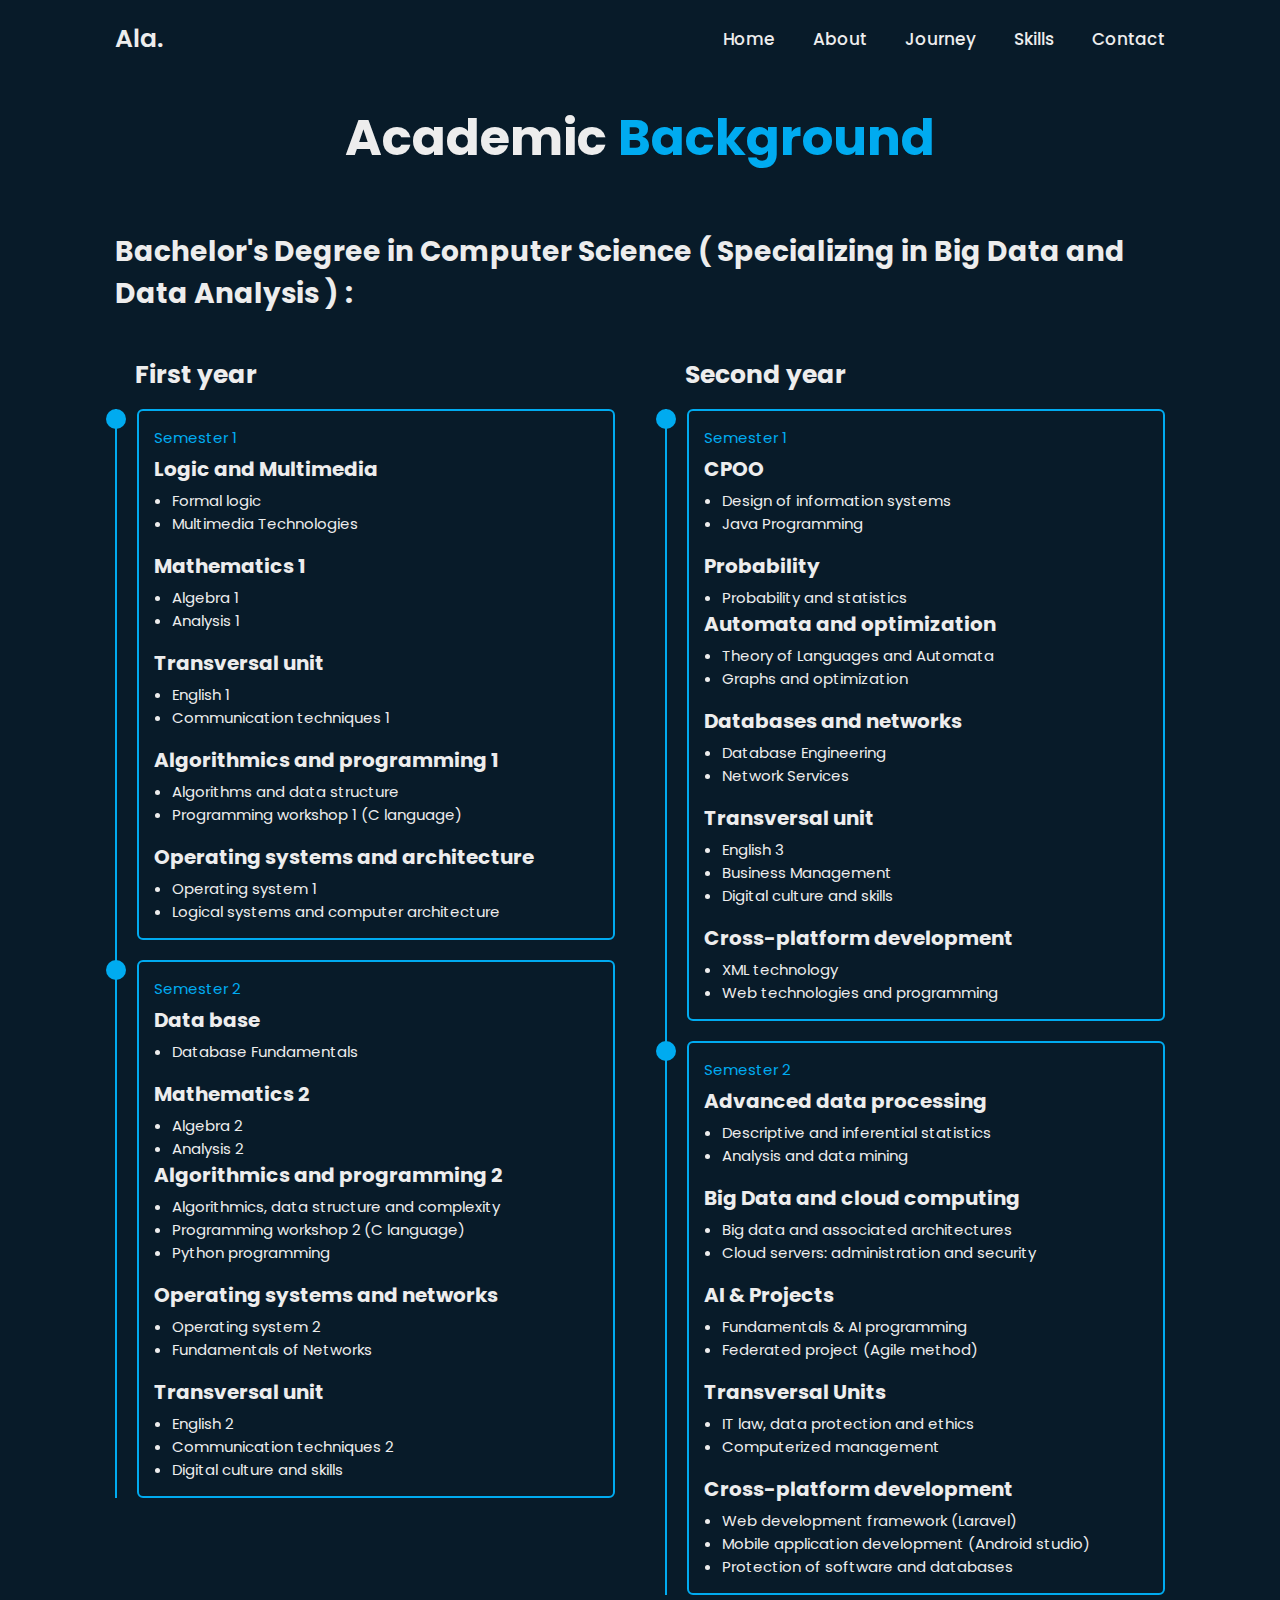
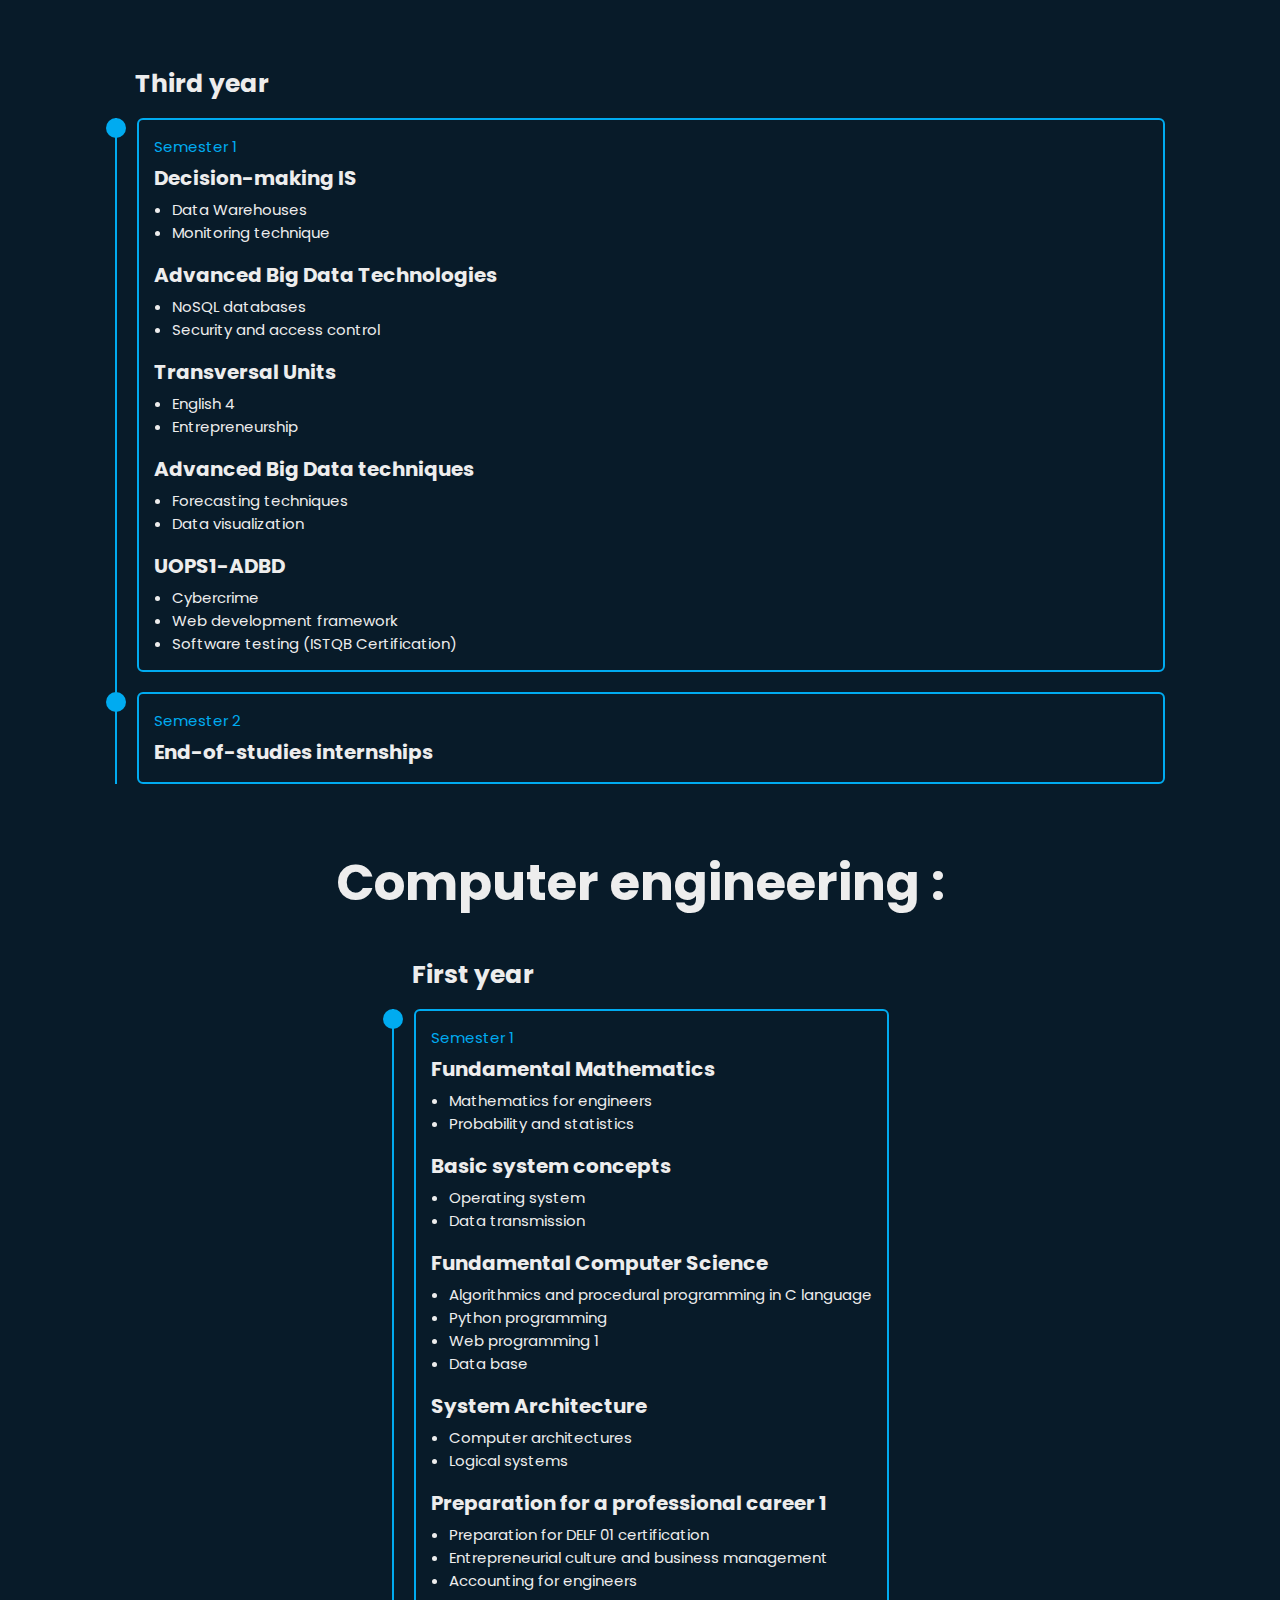
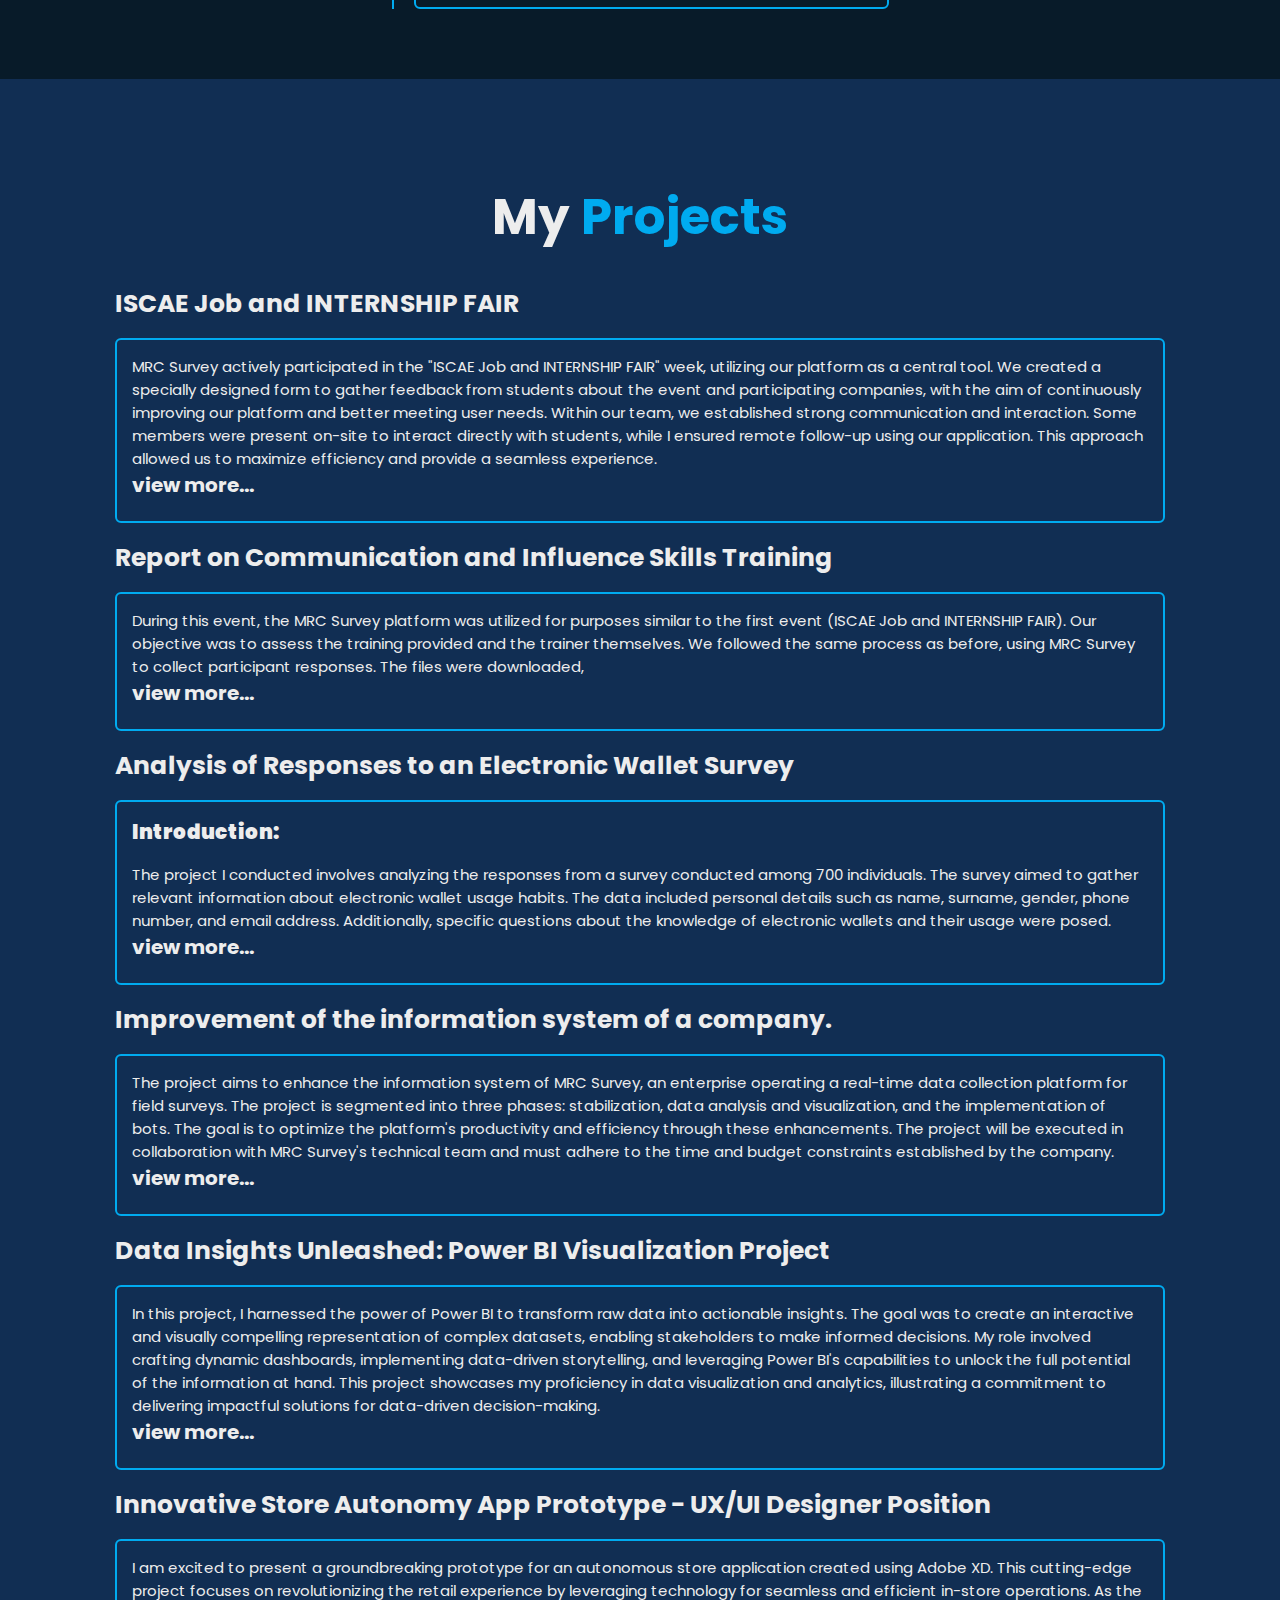
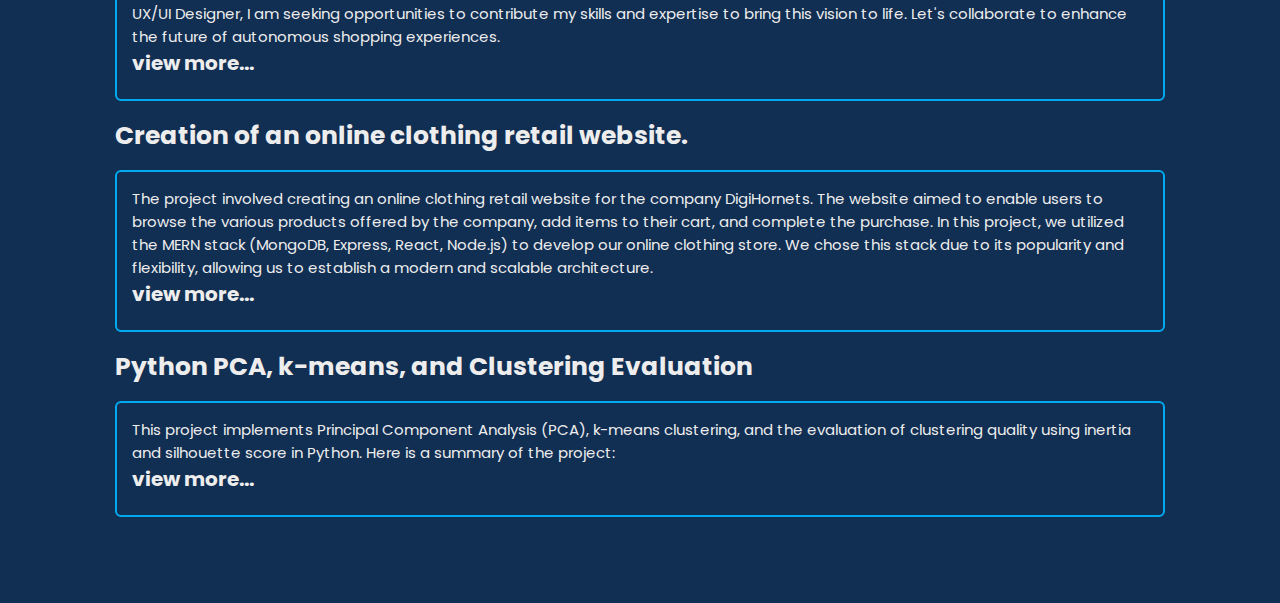
==== commit f16bb717: "init" ====
--- a/about.html
+++ b/about.html
@@ -24,8 +24,6 @@
                 <a href="index.html#education">Journey</a>
                 <a href="index.html#skills">Skills</a>
                 <a href="index.html#contact">Contact</a>
-                <a href="quizz.html">Html Test</a>
-        
                 <span class="active-navbar"></span>
                 </span>
             </nav>
